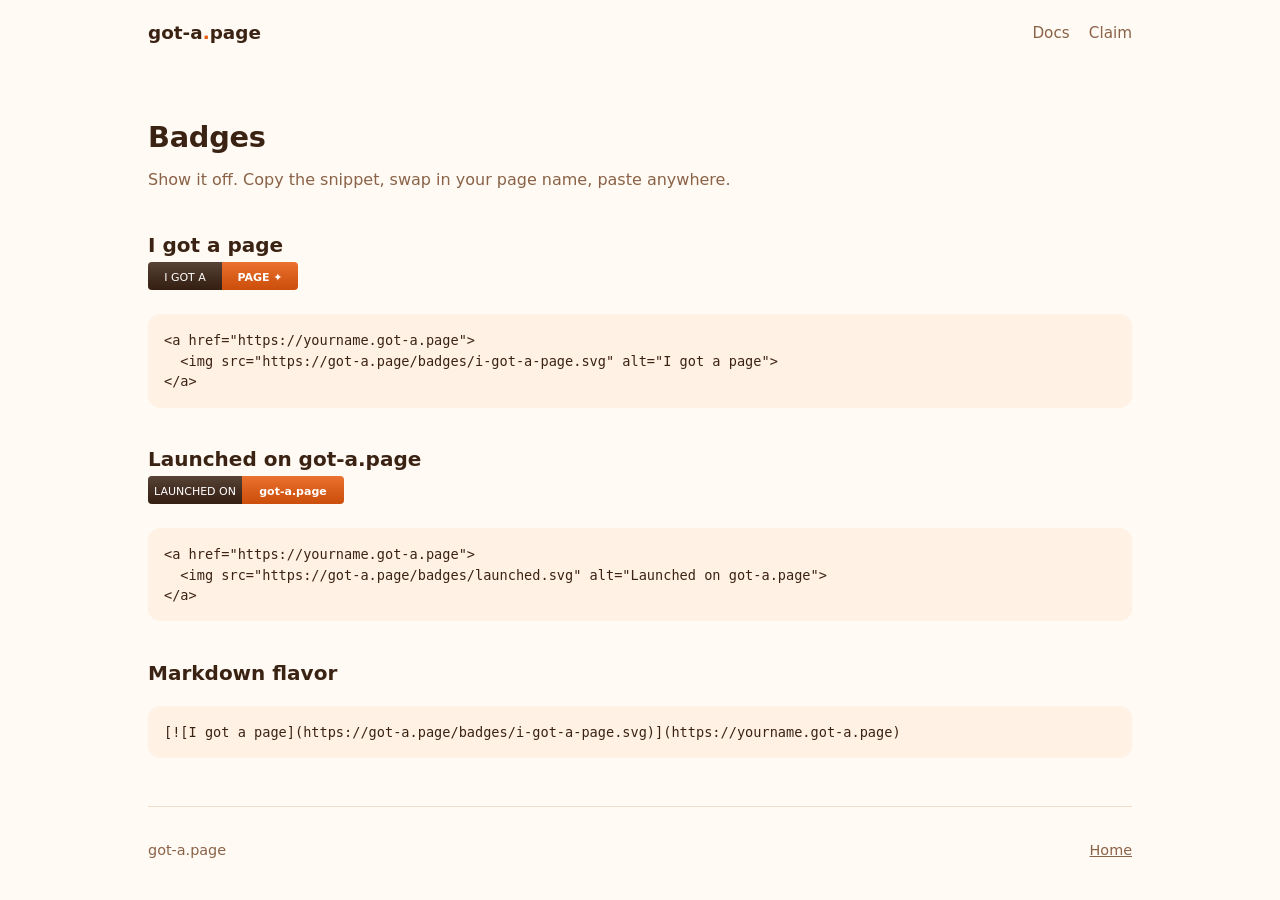
==== badges/index.html @ fbe8fad8 "Initial commit: website" ====
<!doctype html>
<html lang="en">
<head>
<meta charset="utf-8">
<meta name="viewport" content="width=device-width, initial-scale=1">
<title>Badges - got-a.page</title>
<meta name="description" content="Embeddable got-a.page badges for your README or site.">
<link rel="stylesheet" href="../styles.css">
</head>
<body>
<div class="wrap">
  <nav>
    <a class="brand" href="/">got-a<span>.</span>page</a>
    <div class="links"><a href="/docs">Docs</a><a href="/claim">Claim</a></div>
  </nav>
  <section class="doc">
    <h2>Badges</h2>
    <p class="sub">Show it off. Copy the snippet, swap in your page name, paste anywhere.</p>

    <h3>I got a page</h3>
    <p><img src="/badges/i-got-a-page.svg" alt="I got a page badge"></p>
    <pre>&lt;a href="https://yourname.got-a.page"&gt;
  &lt;img src="https://got-a.page/badges/i-got-a-page.svg" alt="I got a page"&gt;
&lt;/a&gt;</pre>

    <h3>Launched on got-a.page</h3>
    <p><img src="/badges/launched.svg" alt="Launched on got-a.page badge"></p>
    <pre>&lt;a href="https://yourname.got-a.page"&gt;
  &lt;img src="https://got-a.page/badges/launched.svg" alt="Launched on got-a.page"&gt;
&lt;/a&gt;</pre>

    <h3>Markdown flavor</h3>
    <pre>[![I got a page](https://got-a.page/badges/i-got-a-page.svg)](https://yourname.got-a.page)</pre>
  </section>
  <footer>
    <span>got-a.page</span>
    <span><a href="/">Home</a></span>
  </footer>
</div>
</body>
</html>
---- styles.css ----
/* got-a.page website - hand-rolled, no frameworks, light and dark. */
:root{
  --bg:#fffaf3; --surface:#ffffff; --text:#3b2314; --muted:#8a6247;
  --accent:#e8590c; --accent-soft:#ffe8d9; --ring:#f3dcc8; --code:#fff1e3;
}
@media (prefers-color-scheme: dark){
  :root{
    --bg:#17100b; --surface:#241a12; --text:#f7ece1; --muted:#c9a183;
    --accent:#ff914d; --accent-soft:#3a2415; --ring:#4a3a26; --code:#2b1d13;
  }
}
*{box-sizing:border-box;margin:0}
html{scroll-behavior:smooth}
body{font-family:ui-sans-serif,system-ui,-apple-system,"Segoe UI",Roboto,"Helvetica Neue",Arial,sans-serif;
background:var(--bg);color:var(--text);line-height:1.65;-webkit-font-smoothing:antialiased}
a{color:var(--accent)}
.wrap{max-width:64rem;margin:0 auto;padding:0 1.25rem}
nav{display:flex;align-items:center;justify-content:space-between;padding:1.1rem 0}
.brand{font-weight:800;font-size:1.15rem;color:var(--text);text-decoration:none}
.brand span{color:var(--accent)}
nav .links a{margin-left:1.2rem;text-decoration:none;color:var(--muted);font-size:.95rem}
nav .links a:hover{color:var(--accent)}
.hero{text-align:center;padding:4.5rem 0 3.5rem}
.hero h1{font-size:clamp(2.2rem,6vw,3.6rem);line-height:1.1;letter-spacing:-.02em}
.hero h1 em{font-style:normal;color:var(--accent)}
.hero p{color:var(--muted);font-size:1.15rem;max-width:34rem;margin:1rem auto 0}
.checker{margin:2.2rem auto 0;max-width:36rem;display:flex;background:var(--surface);
border:2px solid var(--ring);border-radius:999px;padding:.4rem;align-items:center}
.checker input{flex:1;border:0;background:transparent;color:var(--text);font-size:1.05rem;
padding:.7rem 1rem;outline:none;min-width:0}
.checker .suffix{color:var(--muted);font-size:.95rem;padding-right:.5rem;white-space:nowrap}
.checker button{border:0;border-radius:999px;background:var(--accent);color:#fff;
padding:.75rem 1.4rem;font-size:1rem;font-weight:600;cursor:pointer}
.checker button:hover{filter:brightness(1.07)}
#result{min-height:2rem;margin-top:1rem;font-size:1.05rem}
#result.taken{color:#c92a2a}
#result.free{color:#2b8a3e;font-weight:600}
#result a{color:inherit;text-decoration:underline}
.counter{display:inline-flex;gap:.5rem;align-items:center;margin-top:2rem;background:var(--surface);
border:1px solid var(--ring);border-radius:999px;padding:.45rem 1.1rem;color:var(--muted);font-size:.95rem}
.counter strong{color:var(--accent);font-size:1.15rem}
section{padding:3rem 0}
h2{font-size:1.8rem;letter-spacing:-.01em;margin-bottom:.4rem}
.sub{color:var(--muted);margin-bottom:2rem}
.modes{display:grid;grid-template-columns:repeat(auto-fit,minmax(17rem,1fr));gap:1.25rem}
.card{background:var(--surface);border:1px solid var(--ring);border-radius:1.1rem;padding:1.8rem}
.card h3{font-size:1.25rem;margin-bottom:.5rem}
.card p{color:var(--muted);font-size:.98rem}
.card .tag{display:inline-block;background:var(--accent-soft);color:var(--accent);
border-radius:999px;padding:.15rem .7rem;font-size:.8rem;font-weight:700;margin-bottom:.9rem}
code,pre{font-family:ui-monospace,SFMono-Regular,Menlo,Consolas,monospace}
pre{background:var(--code);border-radius:.8rem;padding:1rem;overflow:auto;font-size:.85rem;
margin-top:1rem;line-height:1.5}
.cta-row{text-align:center;padding:3.5rem 0}
.btn{display:inline-block;background:var(--accent);color:#fff;text-decoration:none;
padding:.9rem 2rem;border-radius:.8rem;font-weight:700;font-size:1.05rem}
.btn.ghost{background:transparent;color:var(--accent);border:2px solid var(--accent);margin-left:.8rem}
footer{border-top:1px solid var(--ring);padding:2rem 0;color:var(--muted);font-size:.9rem;
display:flex;justify-content:space-between;flex-wrap:wrap;gap:1rem}
footer a{color:var(--muted)}
/* docs */
.doc h3{margin-top:2.2rem;font-size:1.25rem}
.doc p,.doc li{color:var(--muted)}
.doc ul,.doc ol{padding-left:1.4rem;margin-top:.6rem}
.doc li{margin-bottom:.4rem}
.doc table{width:100%;border-collapse:collapse;margin-top:1rem;font-size:.95rem}
.doc th,.doc td{border:1px solid var(--ring);padding:.5rem .7rem;text-align:left}
.doc th{background:var(--surface)}
.toc{background:var(--surface);border:1px solid var(--ring);border-radius:1rem;padding:1.2rem 1.5rem;margin:1.5rem 0}
.toc a{display:block;padding:.15rem 0;text-decoration:none}
/* claim form */
.field{margin-bottom:1.3rem}
label{display:block;font-weight:600;margin-bottom:.35rem}
.hint{font-weight:400;color:var(--muted);font-size:.88rem}
input[type=text],input[type=url],select,textarea{width:100%;background:var(--surface);
border:1.5px solid var(--ring);border-radius:.6rem;padding:.65rem .8rem;font-size:1rem;color:var(--text)}
input:focus,select:focus,textarea:focus{outline:2px solid var(--accent);border-color:transparent}
.row{display:grid;grid-template-columns:1fr 1fr;gap:1rem}
@media (max-width:36rem){.row{grid-template-columns:1fr}}
#jsonOut{white-space:pre;min-height:8rem}
.step{font-weight:700;color:var(--accent);margin-top:1.5rem}
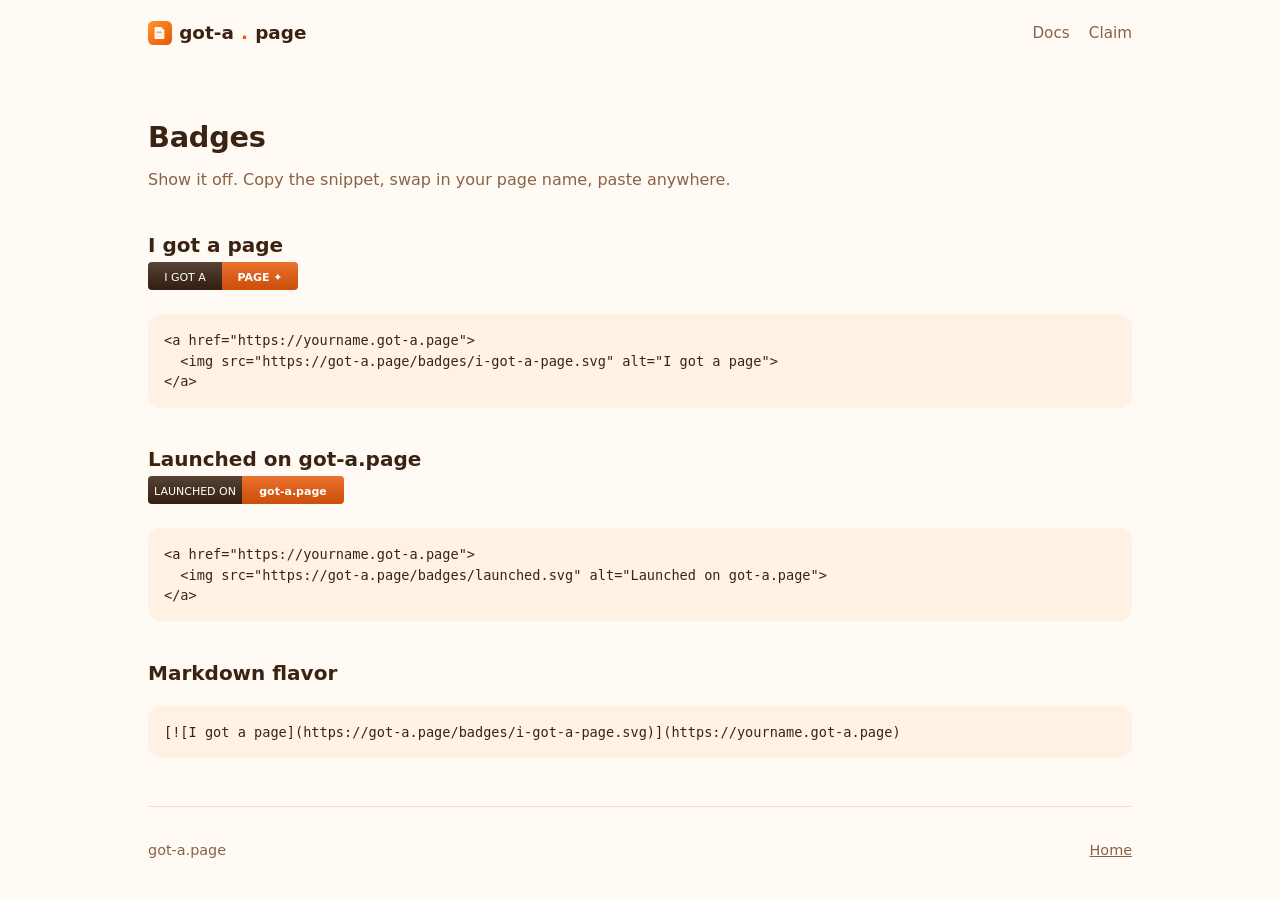
==== commit c821e6f0: "Badges page: brand favicon, og meta, nav logo Added Open Graph and Twitter meta tags for better shar" ====
--- a/badges/index.html
+++ b/badges/index.html
@@ -5,12 +5,18 @@
 <meta name="viewport" content="width=device-width, initial-scale=1">
 <title>Badges - got-a.page</title>
 <meta name="description" content="Embeddable got-a.page badges for your README or site.">
+<meta property="og:type" content="website">
+<meta property="og:title" content="Badges - got-a.page">
+<meta property="og:description" content="Embeddable got-a.page badges for your README or site.">
+<meta property="og:image" content="https://got-a.page/assets/social-card.png">
+<meta name="twitter:card" content="summary_large_image">
 <link rel="stylesheet" href="../styles.css">
+<link rel="icon" type="image/svg+xml" href="/assets/favicon.svg">
 </head>
 <body>
 <div class="wrap">
   <nav>
-    <a class="brand" href="/">got-a<span>.</span>page</a>
+    <a class="brand" href="/"><img src="/assets/favicon.svg" alt="" width="24" height="24">got-a<span>.</span>page</a>
     <div class="links"><a href="/docs">Docs</a><a href="/claim">Claim</a></div>
   </nav>
   <section class="doc">
--- a/styles.css
+++ b/styles.css
@@ -16,7 +16,8 @@
 a{color:var(--accent)}
 .wrap{max-width:64rem;margin:0 auto;padding:0 1.25rem}
 nav{display:flex;align-items:center;justify-content:space-between;padding:1.1rem 0}
-.brand{font-weight:800;font-size:1.15rem;color:var(--text);text-decoration:none}
+.brand{display:inline-flex;align-items:center;gap:.45rem;font-weight:800;font-size:1.15rem;color:var(--text);text-decoration:none}
+.brand img{display:block;width:1.5rem;height:1.5rem}
 .brand span{color:var(--accent)}
 nav .links a{margin-left:1.2rem;text-decoration:none;color:var(--muted);font-size:.95rem}
 nav .links a:hover{color:var(--accent)}
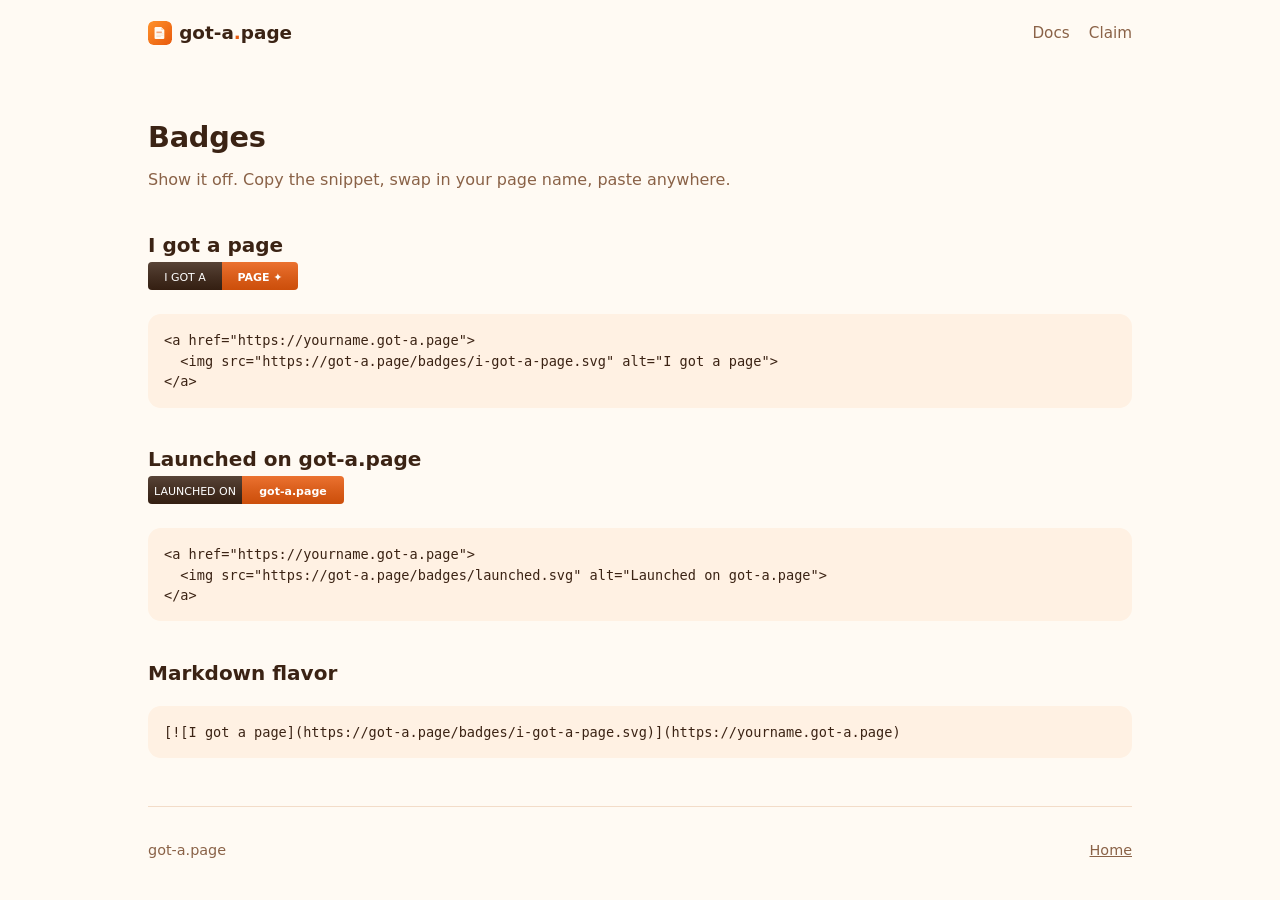
==== commit fbfd58df: "Add Google Analytics tag to site pages" ====
--- a/badges/index.html
+++ b/badges/index.html
@@ -1,6 +1,15 @@
 <!doctype html>
 <html lang="en">
 <head>
+<!-- Google tag (gtag.js) -->
+<script async src="https://www.googletagmanager.com/gtag/js?id=G-65647ZF3ZZ"></script>
+<script>
+  window.dataLayer = window.dataLayer || [];
+  function gtag(){dataLayer.push(arguments);}
+  gtag('js', new Date());
+
+  gtag('config', 'G-65647ZF3ZZ');
+</script>
 <meta charset="utf-8">
 <meta name="viewport" content="width=device-width, initial-scale=1">
 <title>Badges - got-a.page</title>
--- a/styles.css
+++ b/styles.css
@@ -16,8 +16,8 @@
 a{color:var(--accent)}
 .wrap{max-width:64rem;margin:0 auto;padding:0 1.25rem}
 nav{display:flex;align-items:center;justify-content:space-between;padding:1.1rem 0}
-.brand{display:inline-flex;align-items:center;gap:.45rem;font-weight:800;font-size:1.15rem;color:var(--text);text-decoration:none}
-.brand img{display:block;width:1.5rem;height:1.5rem}
+.brand{display:inline-flex;align-items:center;white-space:nowrap;font-weight:800;font-size:1.15rem;color:var(--text);text-decoration:none}
+.brand img{display:block;width:1.5rem;height:1.5rem;margin-right:.45rem;border-radius:.35rem}
 .brand span{color:var(--accent)}
 nav .links a{margin-left:1.2rem;text-decoration:none;color:var(--muted);font-size:.95rem}
 nav .links a:hover{color:var(--accent)}
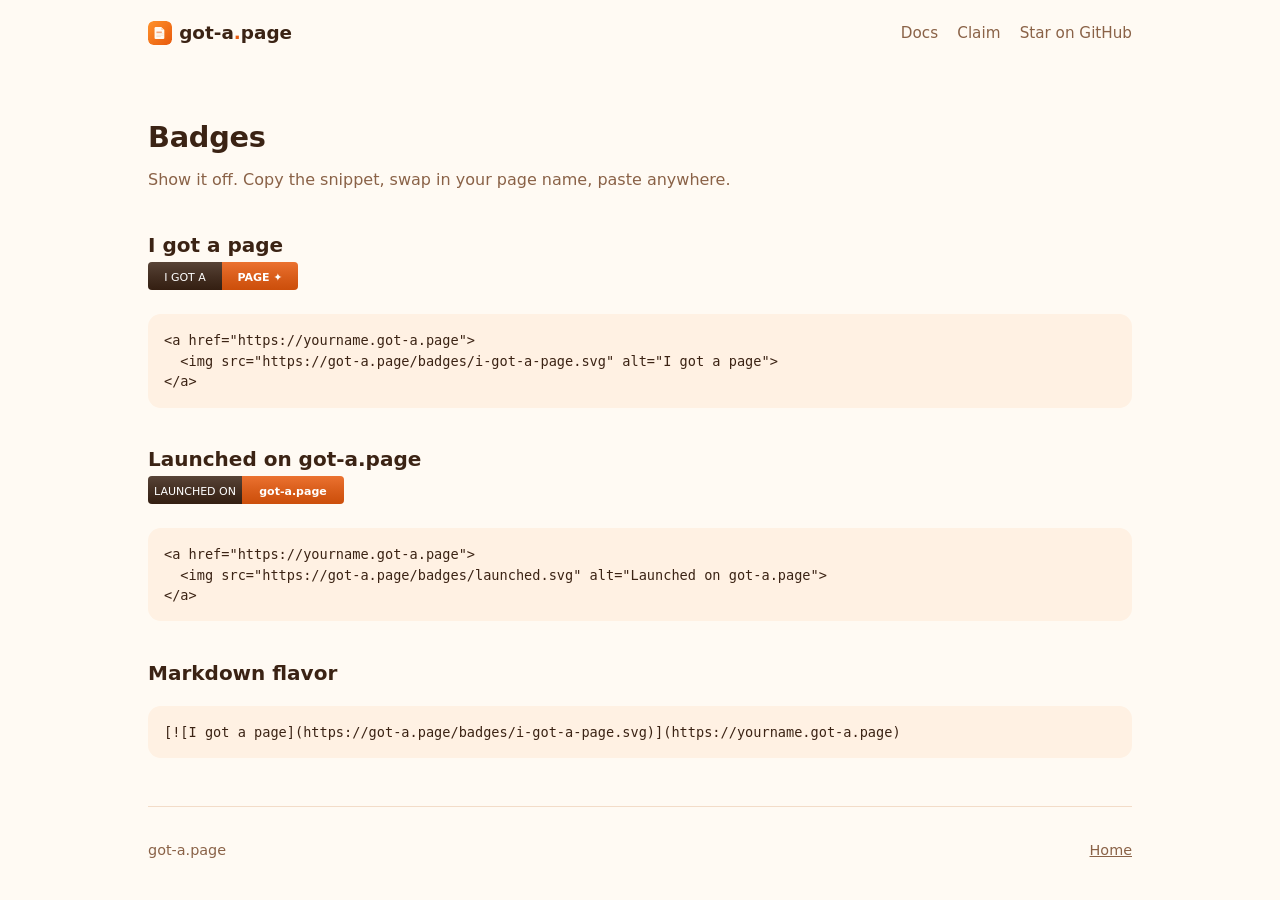
==== commit 5429d574: "Add a Star on GitHub link to the badges page header" ====
--- a/badges/index.html
+++ b/badges/index.html
@@ -26,7 +26,7 @@
 <div class="wrap">
   <nav>
     <a class="brand" href="/"><img src="/assets/favicon.svg" alt="" width="24" height="24">got-a<span>.</span>page</a>
-    <div class="links"><a href="/docs">Docs</a><a href="/claim">Claim</a></div>
+    <div class="links"><a href="/docs">Docs</a><a href="/claim">Claim</a><a href="https://github.com/got-a-page/claim">Star on GitHub</a></div>
   </nav>
   <section class="doc">
     <h2>Badges</h2>
